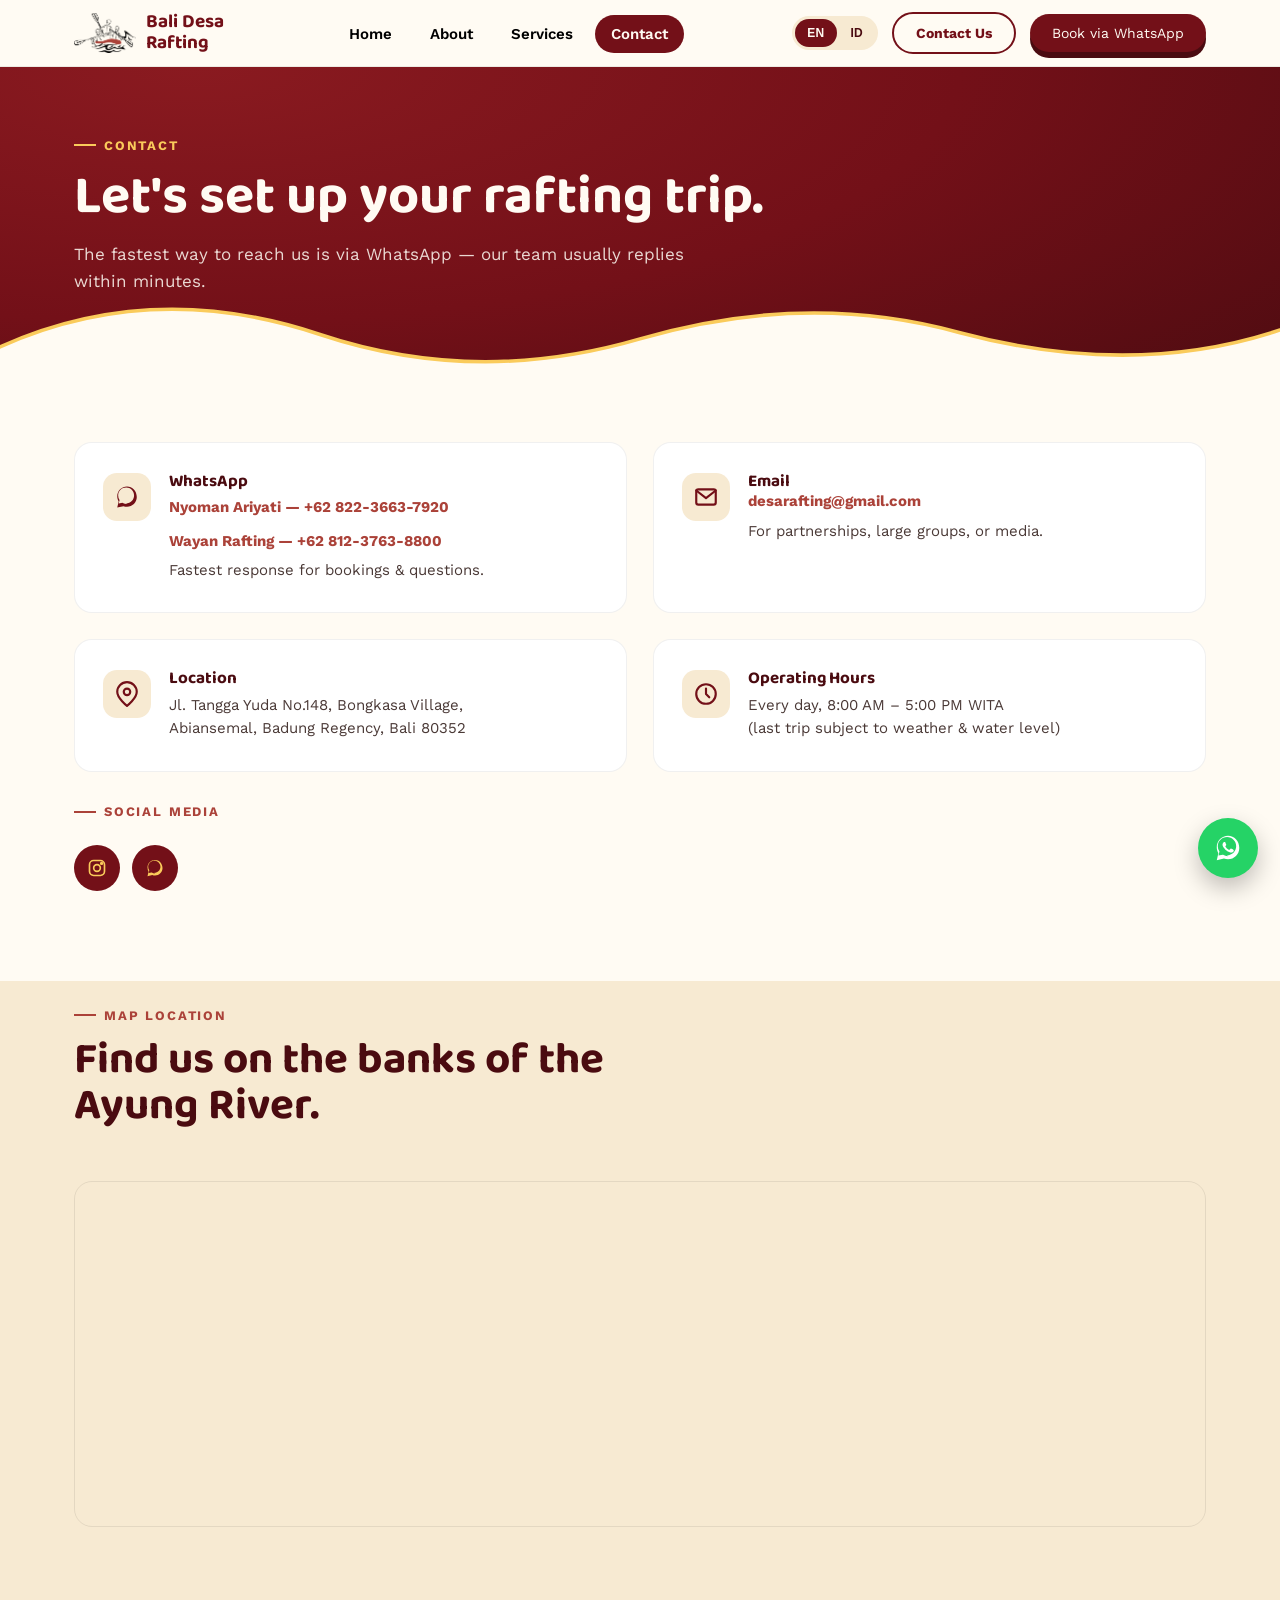
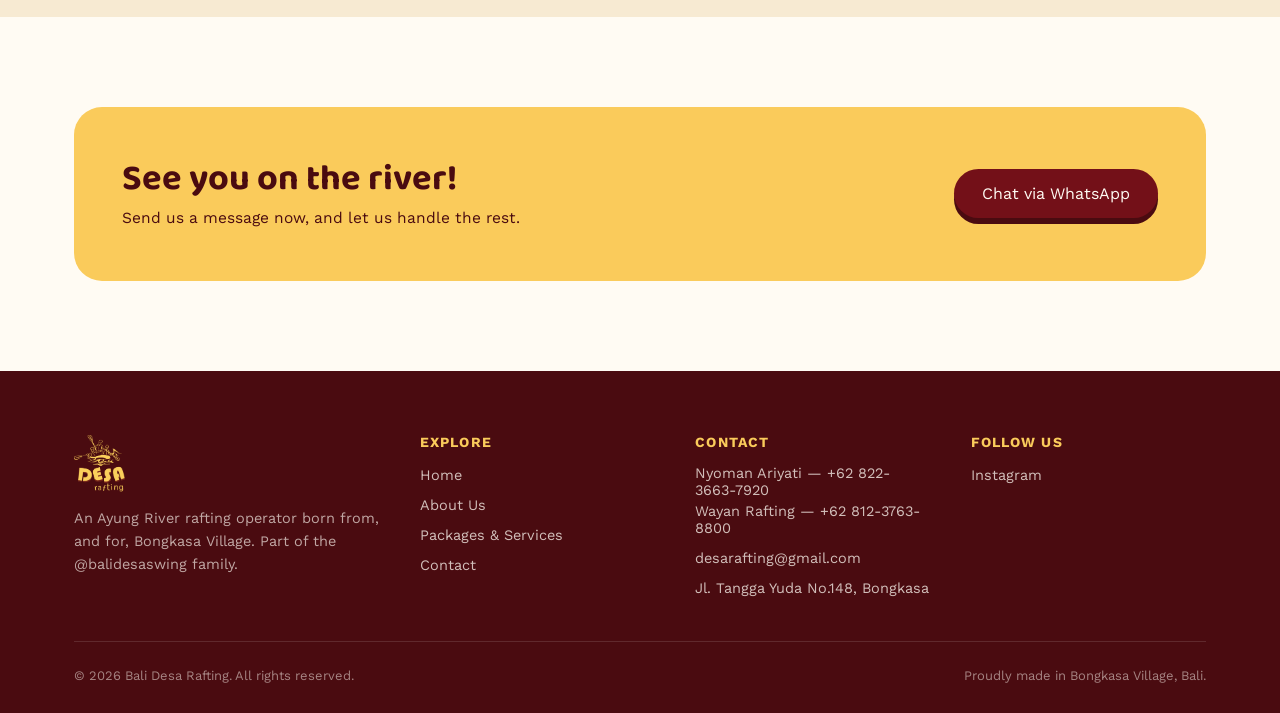
==== bali-desa-rafting/kontak.html @ 0383581d "Bali Desa Rafting website — initial commit Static site (HTML/CSS/JS): 4 pages, EN/ID language toggle" ====
<!DOCTYPE html>
<html lang="en">
<head>
<meta charset="UTF-8" />
<meta name="viewport" content="width=device-width, initial-scale=1.0" />
<title data-i18n="meta.title.contact">Contact — Bali Desa Rafting</title>
<meta name="description" data-i18n-content="meta.desc.contact" content="Contact Bali Desa Rafting for bookings, package questions, or group partnerships. Located on Jalan Tangga Yuda, Bongkasa Village, Bali." />
<link rel="icon" href="assets/logo.png" />
<link rel="preconnect" href="https://fonts.googleapis.com" />
<link rel="preconnect" href="https://fonts.gstatic.com" crossorigin />
<link href="https://fonts.googleapis.com/css2?family=Baloo+2:wght@500;600;700;800&family=Work+Sans:wght@400;500;600;700&display=swap" rel="stylesheet" />
<link rel="stylesheet" href="css/style.css" />
</head>
<body>

<header class="site-header">
  <nav class="nav container">
    <a href="index.html" class="nav-brand">
      <img src="assets/logo-icon.png" alt="" aria-hidden="true" style="height:40px; width:auto;" />
      <span style="font-family:var(--font-display); font-weight:700; font-size:19px; color:var(--maroon); line-height:1.1;">Bali Desa<br>Rafting</span>
    </a>
    <ul class="nav-links">
      <li><a href="index.html" data-i18n="common.nav.home">Home</a></li>
      <li><a href="tentang.html" data-i18n="common.nav.about">About</a></li>
      <li><a href="layanan.html" data-i18n="common.nav.services">Services</a></li>
      <li><a href="kontak.html" class="active" data-i18n="common.nav.contact">Contact</a></li>
      <li class="lang-toggle">
        <button type="button" data-lang="en">EN</button>
        <button type="button" data-lang="id">ID</button>
      </li>
    </ul>
    <div class="nav-cta">
      <div class="lang-toggle">
        <button type="button" data-lang="en">EN</button>
        <button type="button" data-lang="id">ID</button>
      </div>
      <a href="kontak.html" class="btn btn-outline" style="color:var(--maroon); border-color: var(--maroon);" data-i18n="common.nav.contactUs">Contact Us</a>
      <button type="button" class="btn btn-maroon wa-trigger" data-i18n="common.nav.bookWhatsapp">Book via WhatsApp</button>
    </div>
    <button class="nav-toggle" aria-label="Open menu" aria-expanded="false">
      <span></span><span></span><span></span>
    </button>
  </nav>
</header>

<main>

  <section class="page-header">
    <div class="container">
      <span class="eyebrow" data-i18n="contact.hero.eyebrow">Contact</span>
      <h1 data-i18n="contact.hero.title">Let's set up your rafting trip.</h1>
      <p data-i18n="contact.hero.body">The fastest way to reach us is via WhatsApp — our team usually replies within minutes.</p>
    </div>
    <svg class="river-divider" viewBox="0 0 1440 110" preserveAspectRatio="none" xmlns="http://www.w3.org/2000/svg" style="position:absolute; bottom:-2px; left:0;">
      <path d="M0,64 C120,10 240,10 360,50 C480,90 600,90 720,55 C840,20 960,15 1080,48 C1200,80 1320,85 1440,45 L1440,110 L0,110 Z" fill="#FFFBF3"></path>
      <path d="M0,64 C120,10 240,10 360,50 C480,90 600,90 720,55 C840,20 960,15 1080,48 C1200,80 1320,85 1440,45" fill="none" stroke="#FACB5B" stroke-width="4" stroke-linecap="round"></path>
    </svg>
  </section>

  <!-- CONTACT DETAILS -->
  <section class="section" style="padding-top:56px;">
    <div class="container">
      <div class="contact-grid" style="margin-bottom:26px;">
        <div class="contact-card">
          <svg class="icon" viewBox="0 0 32 32" fill="currentColor"><path d="M16.02 3C9.4 3 4 8.4 4 15.02c0 2.36.63 4.57 1.72 6.48L4 29l7.68-1.68a12 12 0 0 0 4.34.81c6.62 0 12.02-5.4 12.02-12.02C28.04 8.4 22.64 3 16.02 3zm0 21.7c-1.9 0-3.68-.5-5.23-1.4l-.37-.22-4.55 1 1-4.44-.24-.4a9.66 9.66 0 0 1-1.5-5.22c0-5.36 4.36-9.7 9.9-9.7 5.28 0 9.68 4.34 9.68 9.7 0 5.4-4.4 9.68-9.69 9.68z"/></svg>
          <div>
            <h3 data-i18n="contact.card.whatsappTitle">WhatsApp</h3>
            <div class="wa-numbers">
              <a class="link" href="https://wa.me/6282236637920" target="_blank" rel="noopener">Nyoman Ariyati — +62 822-3663-7920</a>
              <a class="link" href="https://wa.me/6281237638800" target="_blank" rel="noopener">Wayan Rafting — +62 812-3763-8800</a>
            </div>
            <p data-i18n="contact.card.whatsappBody">Fastest response for bookings &amp; questions.</p>
          </div>
        </div>
        <div class="contact-card">
          <svg class="icon" viewBox="0 0 24 24" fill="none" stroke="currentColor" stroke-width="2" stroke-linecap="round" stroke-linejoin="round"><path d="M4 4h16v16H4z" opacity="0"/><path d="M3 6l9 7 9-7"/><rect x="3" y="5" width="18" height="14" rx="2"/></svg>
          <div>
            <h3 data-i18n="contact.card.emailTitle">Email</h3>
            <a class="link" href="mailto:desarafting@gmail.com">desarafting@gmail.com</a>
            <p data-i18n="contact.card.emailBody">For partnerships, large groups, or media.</p>
          </div>
        </div>
        <div class="contact-card">
          <svg class="icon" viewBox="0 0 24 24" fill="none" stroke="currentColor" stroke-width="2" stroke-linecap="round" stroke-linejoin="round"><path d="M21 10c0 6-9 13-9 13s-9-7-9-13a9 9 0 0 1 18 0z"/><circle cx="12" cy="10" r="3"/></svg>
          <div>
            <h3 data-i18n="contact.card.locationTitle">Location</h3>
            <p data-i18n="contact.card.locationBody">Jl. Tangga Yuda No.148, Bongkasa Village,<br>Abiansemal, Badung Regency, Bali 80352</p>
          </div>
        </div>
        <div class="contact-card">
          <svg class="icon" viewBox="0 0 24 24" fill="none" stroke="currentColor" stroke-width="2" stroke-linecap="round" stroke-linejoin="round"><circle cx="12" cy="12" r="9"/><path d="M12 7v5l3 3"/></svg>
          <div>
            <h3 data-i18n="contact.card.hoursTitle">Operating Hours</h3>
            <p data-i18n="contact.card.hoursBody">Every day, 8:00 AM – 5:00 PM WITA<br>(last trip subject to weather &amp; water level)</p>
          </div>
        </div>
      </div>

      <div style="margin-bottom: 10px;">
        <span class="eyebrow" style="color:var(--rust);" data-i18n="contact.social.eyebrow">Social Media</span>
      </div>
      <div class="social-row">
        <a class="social-btn" href="https://www.instagram.com/balidesarafting/" target="_blank" rel="noopener" aria-label="Bali Desa Rafting Instagram">
          <svg viewBox="0 0 24 24" fill="none" stroke="currentColor" stroke-width="2" stroke-linecap="round" stroke-linejoin="round"><rect x="3" y="3" width="18" height="18" rx="5"/><circle cx="12" cy="12" r="4"/><circle cx="17.5" cy="6.5" r="1"/></svg>
        </a>
        <button type="button" class="social-btn wa-trigger" aria-label="Bali Desa Rafting WhatsApp">
          <svg viewBox="0 0 32 32" fill="currentColor"><path d="M16.02 3C9.4 3 4 8.4 4 15.02c0 2.36.63 4.57 1.72 6.48L4 29l7.68-1.68a12 12 0 0 0 4.34.81c6.62 0 12.02-5.4 12.02-12.02C28.04 8.4 22.64 3 16.02 3zm0 21.7c-1.9 0-3.68-.5-5.23-1.4l-.37-.22-4.55 1 1-4.44-.24-.4a9.66 9.66 0 0 1-1.5-5.22c0-5.36 4.36-9.7 9.9-9.7 5.28 0 9.68 4.34 9.68 9.7 0 5.4-4.4 9.68-9.69 9.68z"/></svg>
        </button>
      </div>
    </div>
  </section>

  <!-- MAP -->
  <section class="section section-alt" style="padding-top:20px;">
    <div class="container">
      <div class="section-head">
        <span class="eyebrow" data-i18n="contact.map.eyebrow">Map Location</span>
        <h2 data-i18n="contact.map.title">Find us on the banks of the Ayung River.</h2>
      </div>
      <div class="map-wrap">
        <iframe
          src="https://www.google.com/maps?q=-8.4985468,115.2375502(Desa+Rafting)&z=16&output=embed"
          loading="lazy"
          referrerpolicy="no-referrer-when-downgrade"
          title="Bali Desa Rafting location map"
        ></iframe>
      </div>
    </div>
  </section>

  <!-- CTA -->
  <section class="section">
    <div class="container">
      <div class="cta-banner">
        <div>
          <h2 data-i18n="contact.cta.title">See you on the river!</h2>
          <p data-i18n="contact.cta.body">Send us a message now, and let us handle the rest.</p>
        </div>
        <button type="button" class="btn btn-maroon wa-trigger" data-i18n="common.cta.chatWhatsapp">Chat via WhatsApp</button>
      </div>
    </div>
  </section>

</main>

<footer class="site-footer">
  <div class="container">
    <div class="footer-top">
      <div class="footer-brand">
        <img src="assets/logo.png" alt="Bali Desa Rafting" />
        <p data-i18n="common.footer.tagline">An Ayung River rafting operator born from, and for, Bongkasa Village. Part of the @balidesaswing family.</p>
      </div>
      <div class="footer-col">
        <h4 data-i18n="common.footer.explore">Explore</h4>
        <ul>
          <li><a href="index.html" data-i18n="common.footer.exploreHome">Home</a></li>
          <li><a href="tentang.html" data-i18n="common.footer.exploreAbout">About Us</a></li>
          <li><a href="layanan.html" data-i18n="common.footer.exploreServices">Packages &amp; Services</a></li>
          <li><a href="kontak.html" data-i18n="common.footer.exploreContact">Contact</a></li>
        </ul>
      </div>
      <div class="footer-col">
        <h4 data-i18n="common.footer.contact">Contact</h4>
        <ul>
          <li class="wa-numbers">
            <a href="https://wa.me/6282236637920" target="_blank" rel="noopener">Nyoman Ariyati — +62 822-3663-7920</a>
            <a href="https://wa.me/6281237638800" target="_blank" rel="noopener">Wayan Rafting — +62 812-3763-8800</a>
          </li>
          <li><a href="mailto:desarafting@gmail.com">desarafting@gmail.com</a></li>
          <li><a href="kontak.html">Jl. Tangga Yuda No.148, Bongkasa</a></li>
        </ul>
      </div>
      <div class="footer-col">
        <h4 data-i18n="common.footer.followUs">Follow Us</h4>
        <ul>
          <li><a href="https://www.instagram.com/balidesarafting/" target="_blank" rel="noopener" data-i18n="common.footer.instagram">Instagram</a></li>
        </ul>
      </div>
    </div>
    <div class="footer-bottom">
      <span data-i18n="common.footer.copyright">© 2026 Bali Desa Rafting. All rights reserved.</span>
      <span data-i18n="common.footer.madeIn">Proudly made in Bongkasa Village, Bali.</span>
    </div>
  </div>
</footer>

<button type="button" class="wa-float wa-trigger" aria-label="Chat via WhatsApp">
  <svg viewBox="0 0 32 32" fill="currentColor"><path d="M16.02 3C9.4 3 4 8.4 4 15.02c0 2.36.63 4.57 1.72 6.48L4 29l7.68-1.68a12 12 0 0 0 4.34.81c6.62 0 12.02-5.4 12.02-12.02C28.04 8.4 22.64 3 16.02 3zm0 21.7c-1.9 0-3.68-.5-5.23-1.4l-.37-.22-4.55 1 1-4.44-.24-.4a9.66 9.66 0 0 1-1.5-5.22c0-5.36 4.36-9.7 9.9-9.7 5.28 0 9.68 4.34 9.68 9.7 0 5.4-4.4 9.68-9.69 9.68zm5.3-7.24c-.29-.15-1.7-.84-1.96-.94-.26-.1-.46-.15-.65.15-.2.29-.75.94-.92 1.13-.17.2-.34.22-.63.08-.29-.15-1.22-.45-2.32-1.43-.86-.76-1.44-1.7-1.6-1.99-.17-.29-.02-.45.13-.6.13-.13.29-.34.44-.5.15-.18.2-.3.29-.5.1-.2.05-.37-.02-.52-.08-.15-.65-1.57-.89-2.15-.24-.57-.48-.5-.65-.5h-.56c-.2 0-.52.07-.79.37-.27.29-1.03 1.01-1.03 2.46 0 1.45 1.06 2.86 1.2 3.05.15.2 2.1 3.2 5.08 4.49.71.3 1.26.49 1.7.63.71.23 1.36.2 1.87.12.57-.09 1.7-.7 1.94-1.36.24-.67.24-1.25.17-1.36-.07-.12-.26-.2-.55-.35z"/></svg>
</button>

<div class="wa-popover" id="wa-popover">
  <span class="wa-popover-label" data-i18n="common.wa.choose">Choose a number to chat</span>
  <a class="wa-popover-option" href="https://wa.me/6282236637920" target="_blank" rel="noopener">
    <svg viewBox="0 0 32 32" fill="currentColor"><path d="M16.02 3C9.4 3 4 8.4 4 15.02c0 2.36.63 4.57 1.72 6.48L4 29l7.68-1.68a12 12 0 0 0 4.34.81c6.62 0 12.02-5.4 12.02-12.02C28.04 8.4 22.64 3 16.02 3zm0 21.7c-1.9 0-3.68-.5-5.23-1.4l-.37-.22-4.55 1 1-4.44-.24-.4a9.66 9.66 0 0 1-1.5-5.22c0-5.36 4.36-9.7 9.9-9.7 5.28 0 9.68 4.34 9.68 9.7 0 5.4-4.4 9.68-9.69 9.68z"/></svg>
    <span class="wa-popover-text"><strong>Nyoman Ariyati</strong><small>+62 822-3663-7920</small></span>
  </a>
  <a class="wa-popover-option" href="https://wa.me/6281237638800" target="_blank" rel="noopener">
    <svg viewBox="0 0 32 32" fill="currentColor"><path d="M16.02 3C9.4 3 4 8.4 4 15.02c0 2.36.63 4.57 1.72 6.48L4 29l7.68-1.68a12 12 0 0 0 4.34.81c6.62 0 12.02-5.4 12.02-12.02C28.04 8.4 22.64 3 16.02 3zm0 21.7c-1.9 0-3.68-.5-5.23-1.4l-.37-.22-4.55 1 1-4.44-.24-.4a9.66 9.66 0 0 1-1.5-5.22c0-5.36 4.36-9.7 9.9-9.7 5.28 0 9.68 4.34 9.68 9.7 0 5.4-4.4 9.68-9.69 9.68z"/></svg>
    <span class="wa-popover-text"><strong>Wayan Rafting</strong><small>+62 812-3763-8800</small></span>
  </a>
</div>

<script src="js/i18n.js"></script>
<script src="js/wa-popover.js"></script>
<script src="js/main.js"></script>
</body>
</html>
---- bali-desa-rafting/css/style.css ----
/* ============================================
   BALI DESA RAFTING — Design Tokens
   ============================================ */
:root {
  --maroon-900: #4a0b10;
  --maroon: #731018;
  --maroon-700: #8a1a20;
  --rust: #ab4239;
  --gold: #facb5b;
  --gold-600: #e3ac2f;
  --ink: #000000;
  --cream: #fffbf3;
  --cream-2: #f7ead2;
  --white: #ffffff;

  --font-display: "Baloo 2", "Arial Rounded MT Bold", sans-serif;
  --font-body: "Work Sans", "Segoe UI", sans-serif;

  --container: 1180px;
  --radius-lg: 28px;
  --radius-md: 18px;
  --radius-sm: 10px;
}

* {
  box-sizing: border-box;
}

html {
  scroll-behavior: smooth;
}

@media (prefers-reduced-motion: reduce) {
  html {
    scroll-behavior: auto;
  }
  * {
    animation-duration: 0.001ms !important;
    animation-iteration-count: 1 !important;
    transition-duration: 0.001ms !important;
  }
}

body {
  margin: 0;
  font-family: var(--font-body);
  background: var(--cream);
  color: var(--ink);
  -webkit-font-smoothing: antialiased;
  overflow-x: hidden;
}

img {
  max-width: 100%;
  display: block;
}

a {
  color: inherit;
  text-decoration: none;
}

h1, h2, h3, h4 {
  font-family: var(--font-display);
  font-weight: 700;
  line-height: 1.05;
  margin: 0;
}

p {
  margin: 0;
}

.container {
  width: 100%;
  max-width: var(--container);
  margin: 0 auto;
  padding: 0 24px;
}

:focus-visible {
  outline: 3px solid var(--gold);
  outline-offset: 3px;
}

/* ============================================
   Eyebrow / Utility text
   ============================================ */
.eyebrow {
  font-family: var(--font-body);
  font-weight: 700;
  font-size: 13px;
  letter-spacing: 0.14em;
  text-transform: uppercase;
  display: inline-flex;
  align-items: center;
  gap: 8px;
}

.eyebrow::before {
  content: "";
  width: 22px;
  height: 2px;
  background: currentColor;
  display: inline-block;
}

/* ============================================
   Buttons
   ============================================ */
.btn {
  display: inline-flex;
  align-items: center;
  justify-content: center;
  gap: 10px;
  font-family: var(--font-body);
  font-weight: 700;
  font-size: 16px;
  padding: 15px 28px;
  border-radius: 999px;
  border: 2px solid transparent;
  cursor: pointer;
  transition: transform 0.18s ease, box-shadow 0.18s ease, background 0.18s ease;
  white-space: nowrap;
}

.btn:hover {
  transform: translateY(-2px);
}

.btn-gold {
  background: var(--gold);
  color: var(--maroon-900);
  box-shadow: 0 6px 0 var(--gold-600);
}

.btn-gold:hover {
  box-shadow: 0 8px 0 var(--gold-600);
}

.btn-gold:active {
  transform: translateY(2px);
  box-shadow: 0 3px 0 var(--gold-600);
}

.btn-outline {
  background: transparent;
  border-color: currentColor;
  color: var(--cream);
}

.btn-outline:hover {
  background: rgba(255, 255, 255, 0.1);
}

.btn-maroon {
  background: var(--maroon);
  color: var(--cream);
  box-shadow: 0 6px 0 var(--maroon-900);
}
.btn-maroon:hover {
  box-shadow: 0 8px 0 var(--maroon-900);
}
.btn-maroon:active {
  transform: translateY(2px);
  box-shadow: 0 3px 0 var(--maroon-900);
}

/* ============================================
   Navigation
   ============================================ */
.site-header {
  position: sticky;
  top: 0;
  z-index: 100;
  background: rgba(255, 251, 243, 0.88);
  backdrop-filter: blur(10px);
  border-bottom: 1px solid rgba(0, 0, 0, 0.07);
}

.nav {
  display: flex;
  align-items: center;
  justify-content: space-between;
  padding: 12px 24px;
}

.nav-brand {
  display: flex;
  align-items: center;
  gap: 10px;
}

.nav-brand img {
  height: 52px;
  width: auto;
}

.nav-links {
  display: flex;
  align-items: center;
  gap: 6px;
  list-style: none;
  margin: 0;
  padding: 0;
}

.nav-links a {
  font-weight: 600;
  font-size: 15px;
  padding: 10px 16px;
  border-radius: 999px;
  transition: background 0.15s ease, color 0.15s ease;
}

.nav-links a:hover {
  background: var(--maroon);
  color: var(--cream);
}

.nav-links a.active {
  background: var(--maroon);
  color: var(--cream);
}

.nav-cta {
  display: flex;
  align-items: center;
  gap: 14px;
}

.nav-cta .btn {
  padding: 11px 22px;
  font-size: 14px;
}

.nav-toggle {
  display: none;
  background: none;
  border: none;
  cursor: pointer;
  padding: 8px;
}

.nav-toggle span {
  display: block;
  width: 26px;
  height: 3px;
  background: var(--maroon);
  margin: 5px 0;
  border-radius: 2px;
  transition: transform 0.2s ease, opacity 0.2s ease;
}

.lang-toggle {
  display: flex;
  align-items: center;
  gap: 2px;
  background: var(--cream-2);
  border-radius: 999px;
  padding: 3px;
  flex-shrink: 0;
}

.nav-links .lang-toggle {
  display: none;
}

.lang-toggle button {
  border: none;
  background: none;
  cursor: pointer;
  font-weight: 700;
  font-size: 12px;
  letter-spacing: 0.02em;
  padding: 7px 12px;
  border-radius: 999px;
  color: var(--maroon-900);
  transition: background 0.15s ease, color 0.15s ease;
}

.lang-toggle button.active {
  background: var(--maroon);
  color: var(--cream);
}

@media (max-width: 480px) {
  .nav-brand span {
    font-size: 15px !important;
  }
  .nav-brand img {
    height: 32px !important;
  }
  .nav-cta .btn {
    padding: 9px 16px;
    font-size: 13px;
  }
  .lang-toggle button {
    padding: 6px 9px;
    font-size: 11px;
  }
}

@media (max-width: 860px) {
  .nav-links {
    position: absolute;
    top: 100%;
    left: 0;
    right: 0;
    background: var(--cream);
    flex-direction: column;
    align-items: stretch;
    padding: 12px 24px 24px;
    gap: 4px;
    border-bottom: 1px solid rgba(0, 0, 0, 0.08);
    transform: translateY(-130%);
    opacity: 0;
    pointer-events: none;
    transition: transform 0.25s ease, opacity 0.25s ease;
  }
  .nav-links.open {
    transform: translateY(0);
    opacity: 1;
    pointer-events: auto;
  }
  .nav-links a {
    display: block;
    padding: 14px 16px;
  }
  .nav-toggle {
    display: block;
  }
  .nav-cta .btn-outline {
    display: none;
  }
  .nav-cta .lang-toggle {
    display: none;
  }
  .nav-links .lang-toggle {
    display: flex;
    align-self: flex-start;
    margin: 4px 16px 8px;
  }
}

/* ============================================
   Hero
   ============================================ */
.hero {
  position: relative;
  color: var(--cream);
  padding: 76px 0 0;
  overflow: hidden;
}

.hero-video {
  position: absolute;
  inset: 0;
  width: 100%;
  height: 100%;
  object-fit: cover;
  z-index: 0;
}

.hero-video-overlay {
  position: absolute;
  inset: 0;
  background: radial-gradient(120% 140% at 78% 8%, var(--maroon-700) 0%, var(--maroon) 45%, var(--maroon-900) 100%);
  opacity: 0.82;
  z-index: 1;
}

.hero-inner {
  position: relative;
  z-index: 2;
  display: grid;
  grid-template-columns: 1fr;
  align-items: center;
  gap: 40px;
  padding-bottom: 60px;
}

.hero-eyebrow {
  color: var(--gold);
}

.hero h1 {
  font-size: clamp(40px, 5.4vw, 68px);
  margin-top: 18px;
  color: var(--cream);
}

.hero h1 em {
  font-style: normal;
  color: var(--gold);
}

.hero-sub {
  margin-top: 22px;
  font-size: 18px;
  line-height: 1.6;
  max-width: 46ch;
  color: rgba(255, 251, 243, 0.88);
}

.hero-actions {
  display: flex;
  gap: 16px;
  margin-top: 34px;
  flex-wrap: wrap;
}

.hero-stats {
  display: flex;
  gap: 34px;
  margin-top: 46px;
  flex-wrap: wrap;
}

.hero-stat b {
  display: block;
  font-family: var(--font-display);
  font-size: 30px;
  color: var(--gold);
}

.hero-stat span {
  font-size: 13px;
  color: rgba(255, 251, 243, 0.7);
  letter-spacing: 0.04em;
}

.hero-art {
  position: relative;
  display: flex;
  align-items: center;
  justify-content: center;
}

.hero-art-glow {
  position: absolute;
  width: 80%;
  aspect-ratio: 1;
  background: radial-gradient(circle, rgba(250, 203, 91, 0.28) 0%, transparent 70%);
  z-index: 0;
}

.river-divider {
  position: relative;
  z-index: 2;
  display: block;
  width: 100%;
  height: auto;
  margin-top: -2px;
}

/* ============================================
   Section basics
   ============================================ */
.section {
  padding: 90px 0;
}

.section-alt {
  background: var(--cream-2);
}

.section-head {
  max-width: 640px;
  margin-bottom: 52px;
}

.section-head .eyebrow {
  color: var(--rust);
}

.section-head h2 {
  font-size: clamp(30px, 4vw, 44px);
  margin-top: 14px;
  color: var(--maroon-900);
}

.section-head p {
  margin-top: 16px;
  font-size: 17px;
  line-height: 1.65;
  color: #3a2320;
}

/* ============================================
   Feature cards
   ============================================ */
.grid-3 {
  display: grid;
  grid-template-columns: repeat(3, 1fr);
  gap: 26px;
}

.grid-2 {
  display: grid;
  grid-template-columns: repeat(2, 1fr);
  gap: 26px;
}

.card {
  background: var(--white);
  border-radius: var(--radius-md);
  padding: 32px 28px;
  border: 1px solid rgba(0, 0, 0, 0.06);
  box-shadow: 0 10px 26px rgba(74, 11, 16, 0.06);
}

.card .icon {
  width: 54px;
  height: 54px;
  color: var(--maroon);
  margin-bottom: 20px;
}

.card h3 {
  font-size: 21px;
  color: var(--maroon-900);
}

.card p {
  margin-top: 10px;
  font-size: 15.5px;
  line-height: 1.6;
  color: #4a3936;
}

/* ============================================
   Journey / timeline (river route)
   ============================================ */
.journey {
  position: relative;
  padding-left: 0;
}

.journey-item {
  display: grid;
  grid-template-columns: 76px 1fr;
  gap: 22px;
  position: relative;
  padding-bottom: 48px;
}

.journey-item:last-child {
  padding-bottom: 0;
}

.journey-node {
  width: 76px;
  height: 76px;
  border-radius: 50%;
  background: var(--maroon);
  color: var(--gold);
  display: flex;
  align-items: center;
  justify-content: center;
  font-family: var(--font-display);
  font-size: 15px;
  position: relative;
  z-index: 2;
}

.journey-item::before {
  content: "";
  position: absolute;
  left: 37px;
  top: 76px;
  bottom: -10px;
  width: 3px;
  background-image: linear-gradient(var(--rust) 60%, transparent 0%);
  background-size: 3px 14px;
  background-repeat: repeat-y;
}

.journey-item:last-child::before {
  display: none;
}

.journey-body h3 {
  font-size: 20px;
  color: var(--maroon-900);
}

.journey-body p {
  margin-top: 8px;
  font-size: 15.5px;
  line-height: 1.6;
  color: #4a3936;
  max-width: 60ch;
}

/* ============================================
   Stats strip
   ============================================ */
.stats-strip {
  background: var(--maroon-900);
  color: var(--cream);
  padding: 46px 0;
}

.stats-strip .grid-3,
.stats-strip .grid-4 {
  text-align: center;
}

.grid-4 {
  display: grid;
  grid-template-columns: repeat(4, 1fr);
  gap: 20px;
}

.stat b {
  display: block;
  font-family: var(--font-display);
  font-size: 36px;
  color: var(--gold);
}

.stat span {
  font-size: 13px;
  letter-spacing: 0.03em;
  color: rgba(255, 251, 243, 0.75);
}

/* ============================================
   CTA banner
   ============================================ */
.cta-banner {
  background: var(--gold);
  border-radius: var(--radius-lg);
  padding: 54px 48px;
  display: flex;
  align-items: center;
  justify-content: space-between;
  gap: 30px;
  flex-wrap: wrap;
}

.cta-banner h2 {
  font-size: clamp(26px, 3.4vw, 36px);
  color: var(--maroon-900);
  max-width: 18ch;
}

.cta-banner p {
  margin-top: 10px;
  color: var(--maroon-900);
  font-size: 15.5px;
  max-width: 44ch;
}

/* ============================================
   Package cards
   ============================================ */
.package-card {
  background: var(--white);
  border-radius: var(--radius-md);
  padding: 34px 30px;
  border: 2px solid var(--cream-2);
  position: relative;
  display: flex;
  flex-direction: column;
  gap: 18px;
}

.package-card.featured {
  border-color: var(--gold);
  box-shadow: 0 16px 34px rgba(74, 11, 16, 0.12);
}

.package-badge {
  position: absolute;
  top: -14px;
  right: 28px;
  background: var(--maroon);
  color: var(--gold);
  font-size: 12px;
  font-weight: 700;
  letter-spacing: 0.06em;
  text-transform: uppercase;
  padding: 7px 14px;
  border-radius: 999px;
}

.package-card h3 {
  font-size: 24px;
  color: var(--maroon-900);
}

.package-price {
  font-family: var(--font-display);
  font-size: 17px;
  color: var(--rust);
}

.package-list {
  list-style: none;
  margin: 0;
  padding: 0;
  display: flex;
  flex-direction: column;
  gap: 10px;
}

.package-list li {
  display: flex;
  align-items: flex-start;
  gap: 10px;
  font-size: 15px;
  color: #4a3936;
  line-height: 1.5;
}

.package-list svg {
  width: 18px;
  height: 18px;
  flex-shrink: 0;
  margin-top: 2px;
  color: var(--rust);
}

/* ============================================
   FAQ Accordion
   ============================================ */
.faq {
  border-top: 1px solid rgba(0, 0, 0, 0.1);
}

.faq-item {
  border-bottom: 1px solid rgba(0, 0, 0, 0.1);
}

.faq-q {
  width: 100%;
  text-align: left;
  background: none;
  border: none;
  padding: 22px 4px;
  display: flex;
  align-items: center;
  justify-content: space-between;
  gap: 20px;
  cursor: pointer;
  font-family: var(--font-body);
  font-weight: 700;
  font-size: 17px;
  color: var(--maroon-900);
}

.faq-q .plus {
  width: 22px;
  height: 22px;
  flex-shrink: 0;
  position: relative;
  transition: transform 0.25s ease;
}

.faq-q .plus::before,
.faq-q .plus::after {
  content: "";
  position: absolute;
  background: var(--maroon);
  border-radius: 2px;
}

.faq-q .plus::before {
  width: 100%;
  height: 3px;
  top: 50%;
  left: 0;
  transform: translateY(-50%);
}

.faq-q .plus::after {
  width: 3px;
  height: 100%;
  left: 50%;
  top: 0;
  transform: translateX(-50%);
  transition: opacity 0.2s ease;
}

.faq-item.open .plus {
  transform: rotate(45deg);
}

.faq-a {
  max-height: 0;
  overflow: hidden;
  transition: max-height 0.3s ease;
}

.faq-a p {
  padding: 0 4px 22px;
  font-size: 15.5px;
  line-height: 1.6;
  color: #4a3936;
  max-width: 70ch;
}

/* ============================================
   Team / people
   ============================================ */
.team-card {
  text-align: center;
}

.team-avatar {
  width: 100%;
  aspect-ratio: 1;
  border-radius: var(--radius-md);
  background: linear-gradient(160deg, var(--rust), var(--maroon));
  display: flex;
  align-items: center;
  justify-content: center;
  margin-bottom: 18px;
  color: var(--gold);
}

.team-avatar svg {
  width: 46%;
  height: 46%;
}

.team-card h3 {
  font-size: 18px;
  color: var(--maroon-900);
}

.team-card span {
  font-size: 13.5px;
  color: var(--rust);
  font-weight: 600;
}

/* ============================================
   Testimonials
   ============================================ */
.testimonials-rating {
  display: flex;
  align-items: center;
  gap: 12px;
  margin-bottom: 44px;
  flex-wrap: wrap;
}

.testimonials-rating .score {
  font-family: var(--font-display);
  font-size: 32px;
  font-weight: 700;
  color: var(--maroon-900);
}

.testimonials-rating .stars {
  color: var(--gold-600);
  font-size: 19px;
  letter-spacing: 2px;
}

.testimonials-rating .count a {
  color: var(--rust);
  font-weight: 700;
  font-size: 14.5px;
  border-bottom: 1px solid rgba(199, 79, 46, 0.35);
}

.testimonial-card {
  background: var(--white);
  border-radius: var(--radius-md);
  padding: 30px 26px;
  border: 1px solid rgba(0, 0, 0, 0.06);
  box-shadow: 0 10px 26px rgba(74, 11, 16, 0.06);
  display: flex;
  flex-direction: column;
  gap: 16px;
  height: 100%;
}

.testimonial-card .stars {
  color: var(--gold-600);
  font-size: 16px;
  letter-spacing: 2px;
}

.testimonial-card p {
  font-size: 15px;
  line-height: 1.65;
  color: #3a2320;
  flex: 1;
}

.testimonial-author {
  display: flex;
  flex-direction: column;
  gap: 2px;
  padding-top: 14px;
  border-top: 1px solid rgba(0, 0, 0, 0.08);
}

.testimonial-author strong {
  font-size: 15px;
  color: var(--maroon-900);
}

.testimonial-author span {
  font-size: 12.5px;
  color: #8a6f68;
  font-weight: 600;
}

/* ============================================
   Values
   ============================================ */
.value-row {
  display: flex;
  gap: 22px;
  padding: 26px 0;
  border-bottom: 1px solid rgba(0, 0, 0, 0.09);
}

.value-row:first-child {
  border-top: 1px solid rgba(0, 0, 0, 0.09);
}

.value-num {
  font-family: var(--font-display);
  font-size: 20px;
  color: var(--gold-600);
  min-width: 54px;
}

.value-row h3 {
  font-size: 19px;
  color: var(--maroon-900);
}

.value-row p {
  margin-top: 6px;
  font-size: 15.5px;
  line-height: 1.6;
  color: #4a3936;
  max-width: 62ch;
}

/* ============================================
   Page header (inner pages)
   ============================================ */
.page-header {
  background: radial-gradient(120% 160% at 15% 0%, var(--maroon-700) 0%, var(--maroon) 50%, var(--maroon-900) 100%);
  color: var(--cream);
  padding: 64px 0 90px;
  position: relative;
  overflow: hidden;
}

.page-header .eyebrow {
  color: var(--gold);
}

.page-header h1 {
  margin-top: 16px;
  font-size: clamp(34px, 5vw, 54px);
  color: var(--cream);
}

.page-header p {
  margin-top: 16px;
  font-size: 17px;
  max-width: 58ch;
  color: rgba(255, 251, 243, 0.85);
  line-height: 1.6;
}

/* ============================================
   Contact
   ============================================ */
.contact-grid {
  display: grid;
  grid-template-columns: 1fr 1fr;
  gap: 26px;
}

.contact-card {
  background: var(--white);
  border-radius: var(--radius-md);
  padding: 30px 28px;
  border: 1px solid rgba(0, 0, 0, 0.06);
  display: flex;
  gap: 18px;
  align-items: flex-start;
}

.contact-card .icon {
  width: 48px;
  height: 48px;
  flex-shrink: 0;
  color: var(--maroon);
  background: var(--cream-2);
  border-radius: 14px;
  padding: 11px;
}

.contact-card h3 {
  font-size: 17px;
  color: var(--maroon-900);
}

.contact-card p, .contact-card a {
  margin-top: 6px;
  font-size: 15px;
  line-height: 1.55;
  color: #4a3936;
}

.contact-card a.link {
  color: var(--rust);
  font-weight: 700;
}

.map-wrap {
  border-radius: var(--radius-md);
  overflow: hidden;
  border: 1px solid rgba(0, 0, 0, 0.08);
  height: 100%;
  min-height: 340px;
}

.map-wrap iframe {
  width: 100%;
  height: 100%;
  border: 0;
  min-height: 340px;
}

.social-row {
  display: flex;
  gap: 12px;
  margin-top: 26px;
}

.social-btn {
  width: 46px;
  height: 46px;
  border-radius: 50%;
  background: var(--maroon);
  color: var(--gold);
  display: flex;
  align-items: center;
  justify-content: center;
  transition: transform 0.18s ease, background 0.18s ease;
}

.social-btn:hover {
  background: var(--rust);
  transform: translateY(-3px);
}

.social-btn svg {
  width: 20px;
  height: 20px;
}

/* ============================================
   Press Feature
   ============================================ */
.press-feature {
  align-items: center;
  gap: 48px;
}

.press-feature-media {
  position: relative;
}

.press-feature-media img {
  width: 100%;
  display: block;
  border-radius: var(--radius-md);
  box-shadow: 0 16px 36px rgba(74, 11, 16, 0.2);
}

.press-feature-badge {
  position: absolute;
  bottom: -16px;
  left: 24px;
  background: var(--gold);
  color: var(--maroon-900);
  font-family: var(--font-display);
  font-weight: 700;
  font-size: 13px;
  padding: 10px 18px;
  border-radius: 999px;
  box-shadow: 0 8px 18px rgba(74, 11, 16, 0.25);
}

.press-feature-body h2 {
  font-size: clamp(26px, 3.4vw, 36px);
  color: var(--maroon-900);
  margin-top: 14px;
}

.press-feature-body p {
  margin-top: 16px;
  font-size: 16px;
  line-height: 1.7;
  color: #3a2320;
}

.press-links {
  margin-top: 22px;
  display: flex;
  flex-wrap: wrap;
  gap: 14px 24px;
}

.press-links a {
  color: var(--rust);
  font-weight: 700;
  font-size: 14.5px;
  border-bottom: 1px solid rgba(199, 79, 46, 0.35);
  padding-bottom: 2px;
  transition: color 0.2s ease, border-color 0.2s ease;
}

.press-links a:hover {
  color: var(--maroon-900);
  border-color: var(--maroon-900);
}

@media (max-width: 980px) {
  .press-feature {
    grid-template-columns: 1fr;
  }
}

/* ============================================
   Gallery
   ============================================ */
.gallery-grid {
  display: grid;
  grid-template-columns: repeat(3, 1fr);
  grid-auto-rows: 210px;
  grid-auto-flow: dense;
  gap: 18px;
}

.gallery-item {
  position: relative;
  display: block;
  border-radius: var(--radius-md);
  overflow: hidden;
  box-shadow: 0 10px 26px rgba(74, 11, 16, 0.12);
  cursor: zoom-in;
}

.gallery-item img {
  width: 100%;
  height: 100%;
  object-fit: cover;
  display: block;
  transition: transform 0.45s ease;
}

.gallery-item:hover img {
  transform: scale(1.07);
}

.gallery-item::after {
  content: "";
  position: absolute;
  inset: 0;
  background: linear-gradient(to top, rgba(74, 11, 16, 0.55) 0%, rgba(74, 11, 16, 0) 38%);
  opacity: 0;
  transition: opacity 0.3s ease;
}

.gallery-item:hover::after {
  opacity: 1;
}

.gallery-item--big {
  grid-column: span 2;
  grid-row: span 2;
}

.gallery-item--wide {
  grid-column: span 2;
}

.gallery-item--full {
  grid-column: span 3;
  grid-row: span 2;
}

.gallery-play-icon {
  position: absolute;
  top: 50%;
  left: 50%;
  transform: translate(-50%, -50%);
  width: 74px;
  height: 74px;
  border-radius: 50%;
  background: rgba(74, 11, 16, 0.55);
  border: 2px solid rgba(255, 251, 243, 0.85);
  display: flex;
  align-items: center;
  justify-content: center;
  backdrop-filter: blur(2px);
  transition: transform 0.25s ease, background 0.2s ease;
}

.gallery-play-icon svg {
  width: 28px;
  height: 28px;
  color: var(--cream);
  margin-left: 4px;
}

.gallery-item--video:hover .gallery-play-icon {
  transform: translate(-50%, -50%) scale(1.1);
  background: var(--maroon);
}

.gallery-lightbox {
  position: fixed;
  inset: 0;
  background: rgba(20, 4, 5, 0.9);
  display: flex;
  align-items: center;
  justify-content: center;
  padding: 40px;
  z-index: 200;
  opacity: 0;
  pointer-events: none;
  transition: opacity 0.25s ease;
}

.gallery-lightbox.open {
  opacity: 1;
  pointer-events: auto;
}

.gallery-lightbox img,
.gallery-lightbox video {
  max-width: 100%;
  max-height: 100%;
  border-radius: var(--radius-sm);
  box-shadow: 0 20px 60px rgba(0, 0, 0, 0.5);
}

.gallery-lightbox-close {
  position: absolute;
  top: 24px;
  right: 28px;
  width: 44px;
  height: 44px;
  border-radius: 50%;
  border: none;
  background: rgba(255, 255, 255, 0.12);
  color: var(--cream);
  font-size: 22px;
  line-height: 1;
  cursor: pointer;
  transition: background 0.2s ease;
}

.gallery-lightbox-close:hover {
  background: rgba(255, 255, 255, 0.22);
}

@media (max-width: 980px) {
  .gallery-grid {
    grid-template-columns: repeat(2, 1fr);
  }
  .gallery-item--big {
    grid-column: span 2;
    grid-row: span 2;
  }
}

@media (max-width: 640px) {
  .gallery-grid {
    grid-template-columns: 1fr;
    grid-auto-rows: 240px;
  }
  .gallery-item, .gallery-item--big, .gallery-item--wide, .gallery-item--full {
    grid-column: span 1;
    grid-row: span 1;
  }
}

/* ============================================
   Footer
   ============================================ */
.site-footer {
  background: var(--maroon-900);
  color: var(--cream);
  padding: 64px 0 30px;
}

.footer-top {
  display: grid;
  grid-template-columns: 1.3fr 1fr 1fr 1fr;
  gap: 40px;
  padding-bottom: 44px;
  border-bottom: 1px solid rgba(255, 255, 255, 0.12);
}

.footer-brand img {
  height: 58px;
  margin-bottom: 14px;
}

.footer-brand p {
  font-size: 14.5px;
  line-height: 1.6;
  color: rgba(255, 251, 243, 0.65);
  max-width: 34ch;
}

.footer-col h4 {
  font-family: var(--font-body);
  font-size: 14px;
  letter-spacing: 0.08em;
  text-transform: uppercase;
  color: var(--gold);
  margin-bottom: 16px;
}

.footer-col ul {
  list-style: none;
  margin: 0;
  padding: 0;
  display: flex;
  flex-direction: column;
  gap: 11px;
}

.footer-col a {
  font-size: 14.5px;
  color: rgba(255, 251, 243, 0.75);
  transition: color 0.15s ease;
}

.footer-col a:hover {
  color: var(--gold);
}

.footer-bottom {
  display: flex;
  justify-content: space-between;
  align-items: center;
  flex-wrap: wrap;
  gap: 14px;
  padding-top: 26px;
  font-size: 13px;
  color: rgba(255, 251, 243, 0.5);
}

/* ============================================
   WhatsApp float
   ============================================ */
.wa-float {
  position: fixed;
  bottom: 22px;
  right: 22px;
  width: 60px;
  height: 60px;
  border-radius: 50%;
  background: #25d366;
  display: flex;
  align-items: center;
  justify-content: center;
  box-shadow: 0 10px 24px rgba(0, 0, 0, 0.25);
  z-index: 90;
  transition: transform 0.2s ease;
}

.wa-float:hover {
  transform: scale(1.08);
}

.wa-float svg {
  width: 30px;
  height: 30px;
  color: white;
}

button.wa-trigger {
  border: none;
  cursor: pointer;
  font: inherit;
  text-decoration: none;
}

/* ============================================
   WhatsApp number picker
   ============================================ */
.wa-popover {
  position: fixed;
  top: 0;
  left: 0;
  background: var(--white);
  border-radius: var(--radius-md);
  box-shadow: 0 18px 40px rgba(74, 11, 16, 0.28);
  padding: 10px;
  min-width: 250px;
  z-index: 300;
  opacity: 0;
  transform: translateY(-8px);
  pointer-events: none;
  transition: opacity 0.18s ease, transform 0.18s ease;
}

.wa-popover.open {
  opacity: 1;
  transform: translateY(0);
  pointer-events: auto;
}

.wa-popover-label {
  display: block;
  font-size: 12px;
  font-weight: 700;
  text-transform: uppercase;
  letter-spacing: 0.06em;
  color: var(--rust);
  padding: 6px 10px 8px;
}

.wa-popover-option {
  display: flex;
  align-items: center;
  gap: 10px;
  padding: 10px 10px;
  border-radius: 10px;
  color: var(--maroon-900);
  font-weight: 700;
  font-size: 14.5px;
  transition: background 0.15s ease;
}

.wa-popover-option:hover {
  background: var(--cream-2);
}

.wa-popover-option svg {
  width: 20px;
  height: 20px;
  color: #25d366;
  flex-shrink: 0;
}

.wa-popover-text {
  display: flex;
  flex-direction: column;
  gap: 1px;
}

.wa-popover-text strong {
  font-size: 14.5px;
  font-weight: 700;
  color: var(--maroon-900);
}

.wa-popover-text small {
  font-size: 12.5px;
  font-weight: 600;
  color: #8a6f68;
}

.wa-numbers {
  display: flex;
  flex-direction: column;
  gap: 4px;
}

/* ============================================
   Responsive
   ============================================ */
@media (max-width: 980px) {
  .hero-inner {
    grid-template-columns: 1fr;
  }
  .hero-art {
    order: -1;
  }
  .grid-3 {
    grid-template-columns: 1fr 1fr;
  }
  .grid-4 {
    grid-template-columns: 1fr 1fr;
  }
  .footer-top {
    grid-template-columns: 1fr 1fr;
  }
  .contact-grid {
    grid-template-columns: 1fr;
  }
}

@media (max-width: 640px) {
  .section {
    padding: 64px 0;
  }
  /* Keep footer text clear of the fixed WhatsApp float */
  .site-footer {
    padding-bottom: 104px;
  }
  .grid-3, .grid-2, .grid-4 {
    grid-template-columns: 1fr;
  }
  .cta-banner {
    padding: 38px 26px;
  }
  .footer-top {
    grid-template-columns: 1fr;
  }
  .hero-stats {
    gap: 24px;
  }
  .journey-item {
    grid-template-columns: 60px 1fr;
  }
  .journey-node {
    width: 60px;
    height: 60px;
    font-size: 12px;
  }
  .journey-item::before {
    left: 29px;
    top: 60px;
  }
}
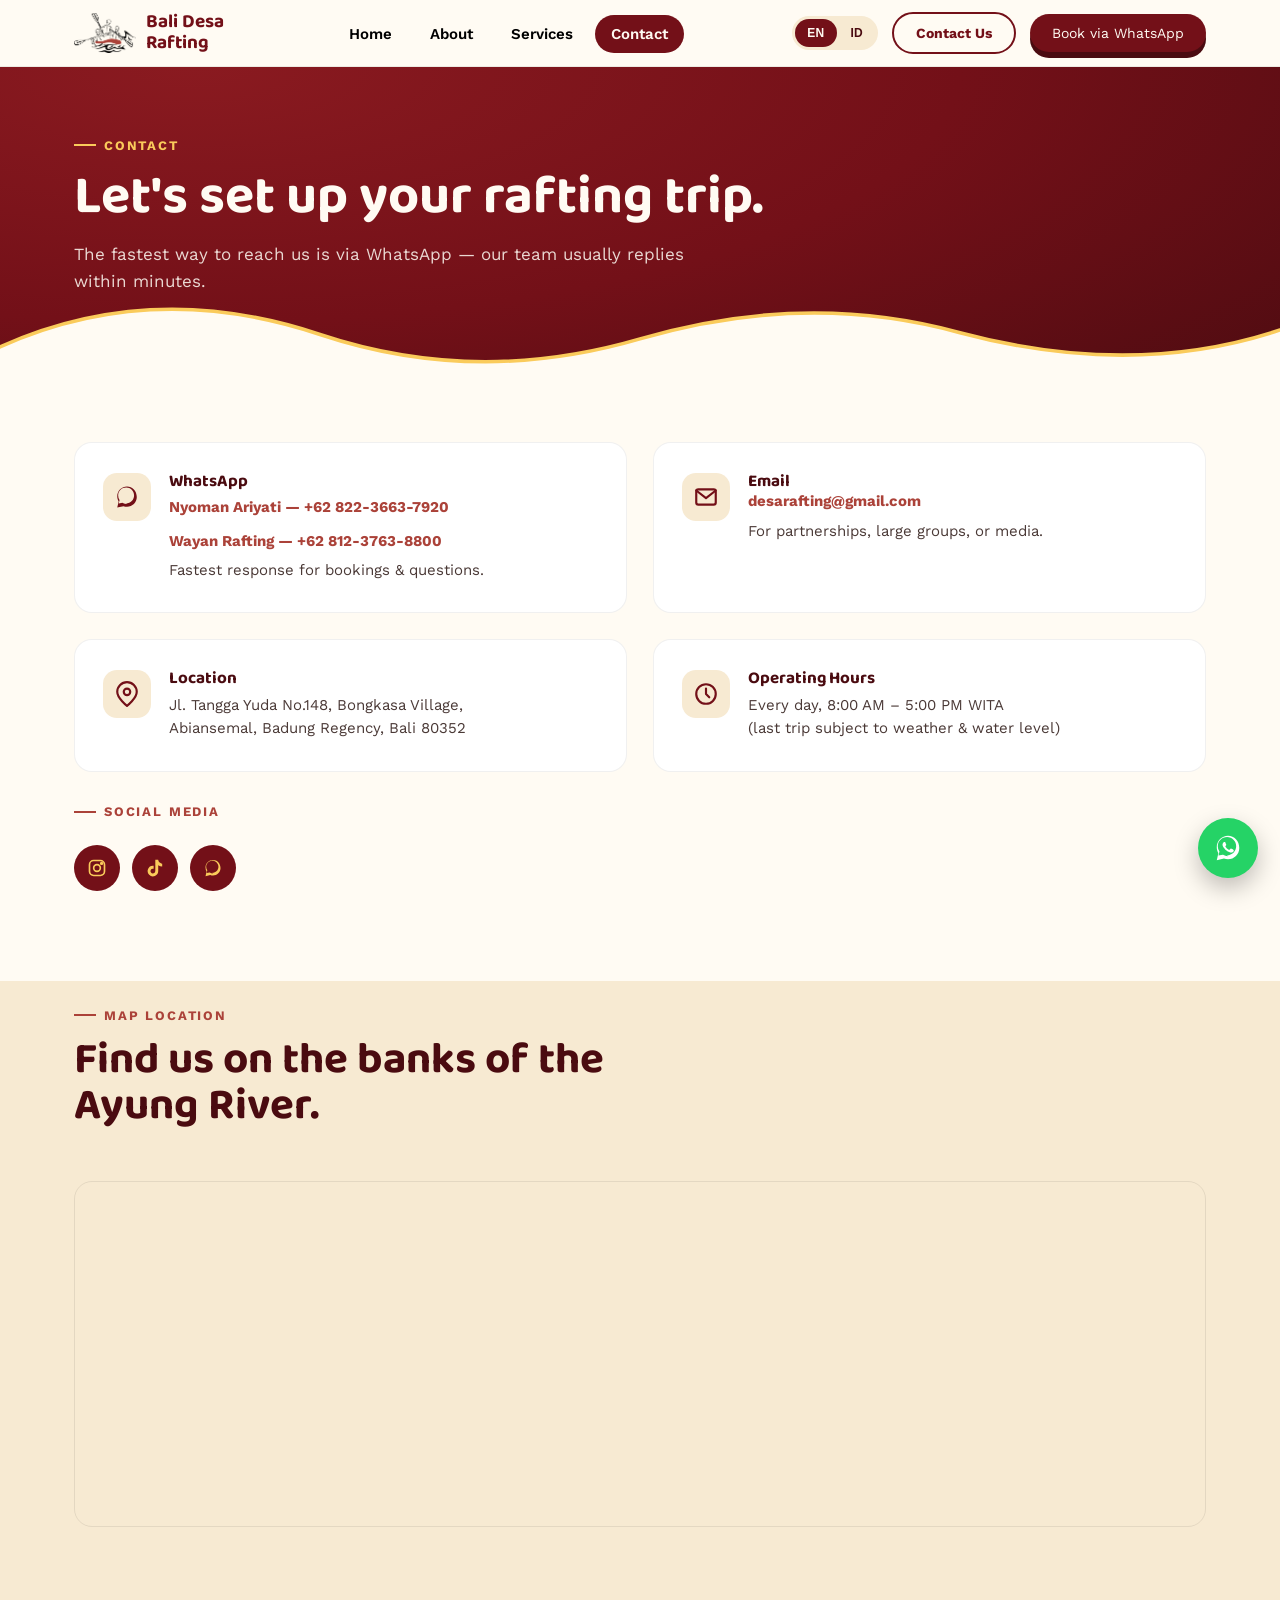
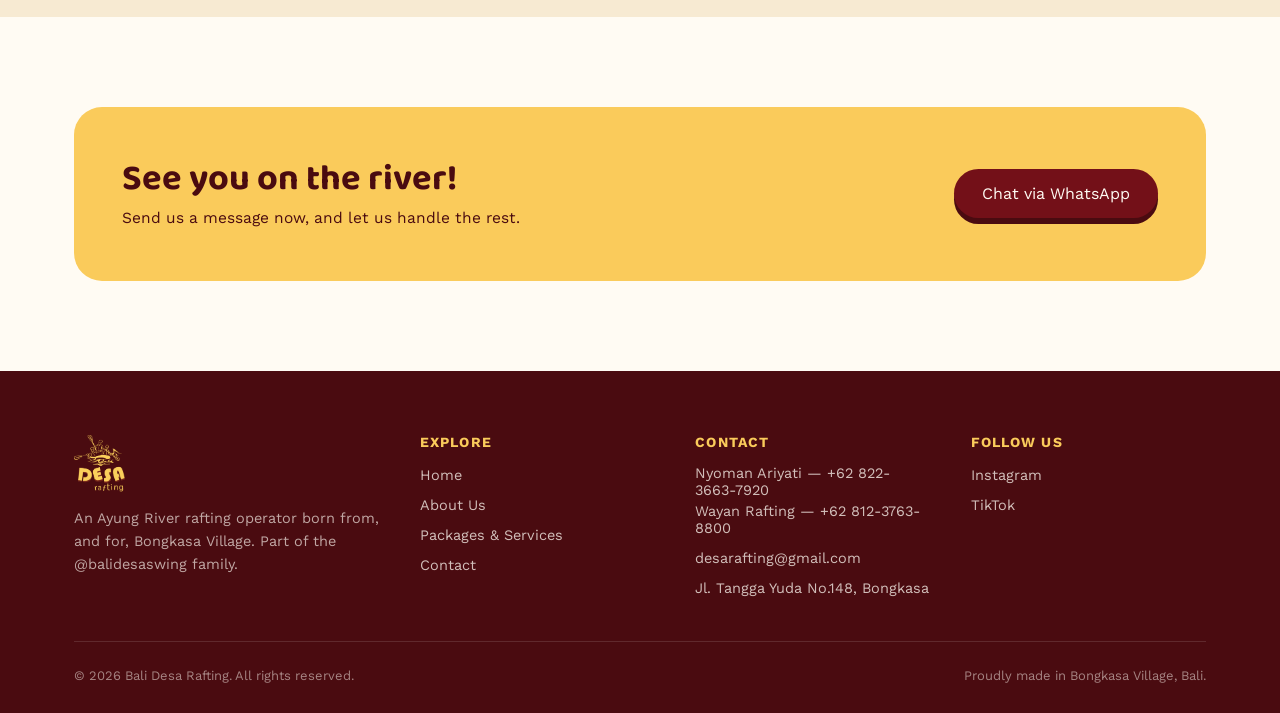
==== commit f226a3d9: "Fix press headline wording and add TikTok links - "Even a U.S. President" -> "Even The U.S. Presiden" ====
--- a/bali-desa-rafting/kontak.html
+++ b/bali-desa-rafting/kontak.html
@@ -103,6 +103,9 @@
         <a class="social-btn" href="https://www.instagram.com/balidesarafting/" target="_blank" rel="noopener" aria-label="Bali Desa Rafting Instagram">
           <svg viewBox="0 0 24 24" fill="none" stroke="currentColor" stroke-width="2" stroke-linecap="round" stroke-linejoin="round"><rect x="3" y="3" width="18" height="18" rx="5"/><circle cx="12" cy="12" r="4"/><circle cx="17.5" cy="6.5" r="1"/></svg>
         </a>
+        <a class="social-btn" href="https://www.tiktok.com/@desarafting" target="_blank" rel="noopener" aria-label="Bali Desa Rafting TikTok">
+          <svg viewBox="0 0 24 24" fill="currentColor"><path d="M19.59 6.69a4.83 4.83 0 0 1-3.77-4.25V2h-3.45v13.67a2.89 2.89 0 0 1-5.2 1.74 2.89 2.89 0 0 1 2.31-4.64 2.93 2.93 0 0 1 .88.13V9.4a6.84 6.84 0 0 0-1-.05A6.33 6.33 0 0 0 5 20.1a6.34 6.34 0 0 0 10.86-4.43v-7a8.16 8.16 0 0 0 4.77 1.52v-3.4a4.85 4.85 0 0 1-1-.1z"/></svg>
+        </a>
         <button type="button" class="social-btn wa-trigger" aria-label="Bali Desa Rafting WhatsApp">
           <svg viewBox="0 0 32 32" fill="currentColor"><path d="M16.02 3C9.4 3 4 8.4 4 15.02c0 2.36.63 4.57 1.72 6.48L4 29l7.68-1.68a12 12 0 0 0 4.34.81c6.62 0 12.02-5.4 12.02-12.02C28.04 8.4 22.64 3 16.02 3zm0 21.7c-1.9 0-3.68-.5-5.23-1.4l-.37-.22-4.55 1 1-4.44-.24-.4a9.66 9.66 0 0 1-1.5-5.22c0-5.36 4.36-9.7 9.9-9.7 5.28 0 9.68 4.34 9.68 9.7 0 5.4-4.4 9.68-9.69 9.68z"/></svg>
         </button>
@@ -174,6 +177,7 @@
         <h4 data-i18n="common.footer.followUs">Follow Us</h4>
         <ul>
           <li><a href="https://www.instagram.com/balidesarafting/" target="_blank" rel="noopener" data-i18n="common.footer.instagram">Instagram</a></li>
+          <li><a href="https://www.tiktok.com/@desarafting" target="_blank" rel="noopener" data-i18n="common.footer.tiktok">TikTok</a></li>
         </ul>
       </div>
     </div>
